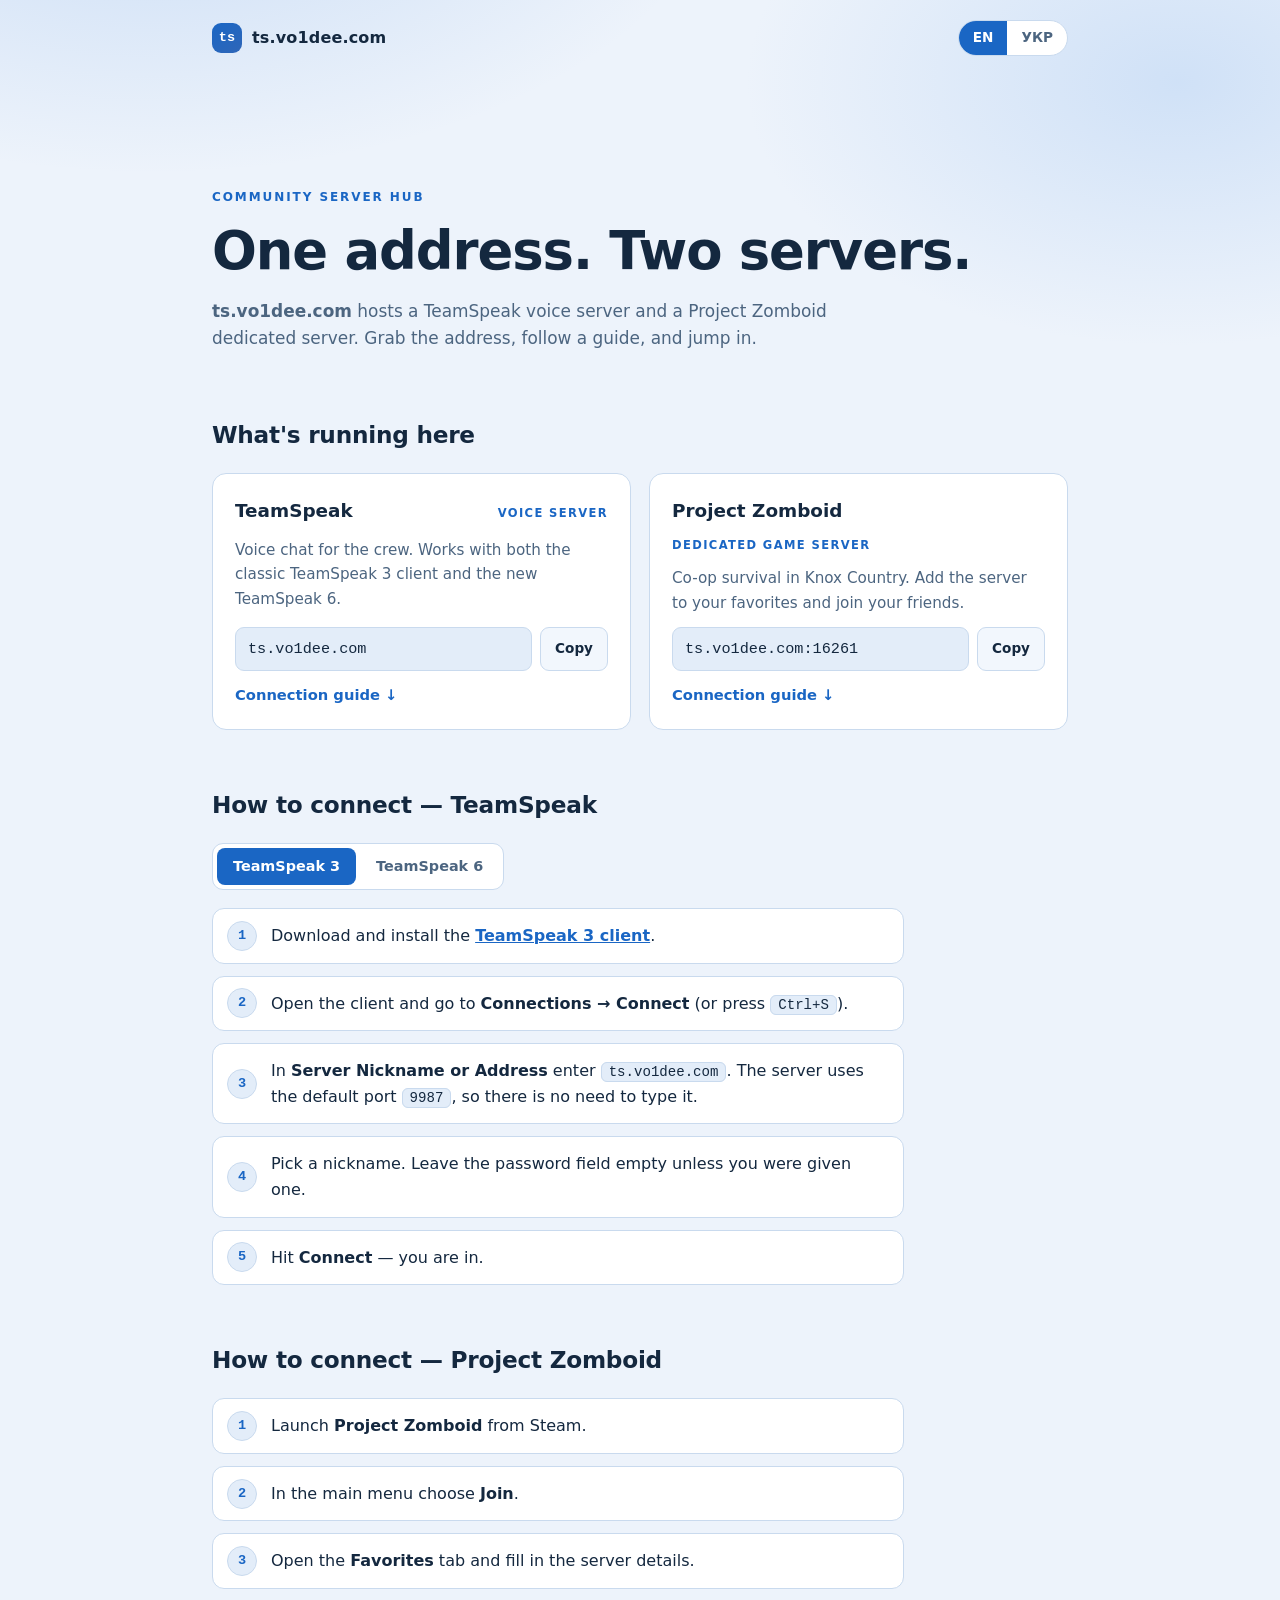
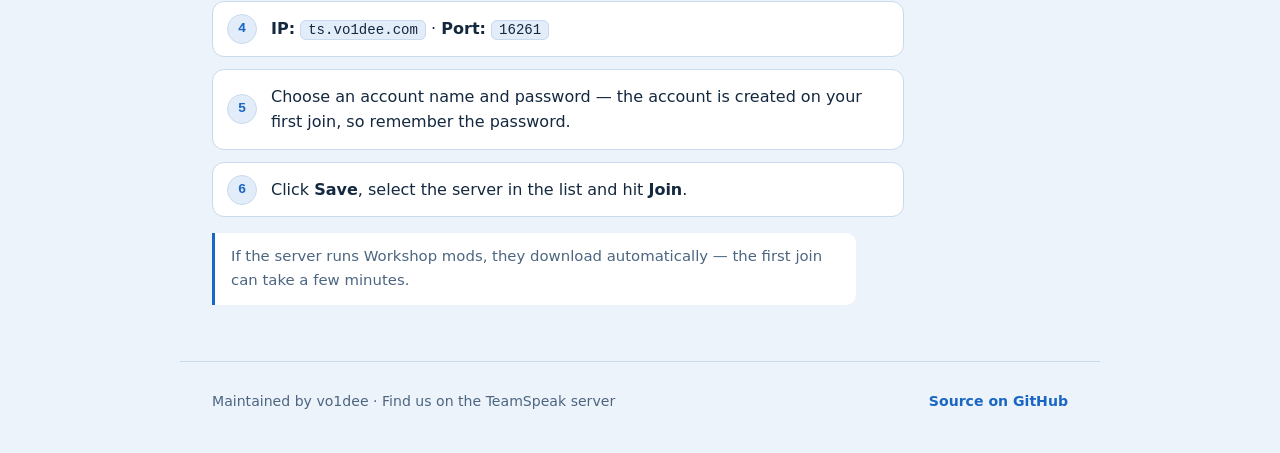
==== index.html @ c730b98e "Add ts.vo1dee.com portal: EN/UK guides for TeamSpeak and Project Zomboid Blue-themed static site (no" ====
<!doctype html>
<html lang="en">
<head>
  <meta charset="utf-8">
  <meta name="viewport" content="width=device-width, initial-scale=1">
  <title>ts.vo1dee.com — Server Hub</title>
  <meta name="description" content="TeamSpeak voice server and Project Zomboid dedicated server at ts.vo1dee.com — connection guides in English and Ukrainian.">
  <link rel="icon" href="data:image/svg+xml,%3Csvg xmlns='http://www.w3.org/2000/svg' viewBox='0 0 64 64'%3E%3Crect width='64' height='64' rx='14' fill='%232f6fd0'/%3E%3Ctext x='32' y='43' font-family='Arial,sans-serif' font-size='30' font-weight='700' fill='%23ffffff' text-anchor='middle'%3Ets%3C/text%3E%3C/svg%3E">
  <link rel="stylesheet" href="css/style.css">
</head>
<body>
  <header class="site-header">
    <a class="brand" href="/">
      <span class="brand-badge">ts</span>
      <span>ts.vo1dee.com</span>
    </a>
    <div class="lang-switch" role="group" aria-label="Language / Мова">
      <button type="button" data-lang="en" aria-pressed="true">EN</button>
      <button type="button" data-lang="uk" aria-pressed="false">УКР</button>
    </div>
  </header>

  <main>
    <section class="hero">
      <p class="eyebrow" data-i18n="hero.eyebrow">Community server hub</p>
      <h1 data-i18n="hero.title">One address. Two servers.</h1>
      <p class="hero-sub" data-i18n="hero.sub"></p>
    </section>

    <section class="services" aria-labelledby="services-title">
      <h2 id="services-title" data-i18n="services.title">What's running here</h2>
      <div class="card-grid">
        <article class="card">
          <div class="card-head">
            <h3>TeamSpeak</h3>
            <span class="kind" data-i18n="svc.ts.kind">Voice server</span>
          </div>
          <p data-i18n="svc.ts.desc"></p>
          <div class="address-row">
            <code>ts.vo1dee.com</code>
            <button class="copy-btn" type="button" data-copy="ts.vo1dee.com" data-i18n="copy">Copy</button>
          </div>
          <a class="jump" href="#guide-ts" data-i18n="svc.link">Connection guide ↓</a>
        </article>

        <article class="card">
          <div class="card-head">
            <h3>Project Zomboid</h3>
            <span class="kind" data-i18n="svc.pz.kind">Dedicated game server</span>
          </div>
          <p data-i18n="svc.pz.desc"></p>
          <div class="address-row">
            <code>ts.vo1dee.com:16261</code>
            <button class="copy-btn" type="button" data-copy="ts.vo1dee.com" data-i18n="copy">Copy</button>
          </div>
          <a class="jump" href="#guide-pz" data-i18n="svc.link">Connection guide ↓</a>
        </article>
      </div>
    </section>

    <section class="guide" id="guide-ts" aria-labelledby="guide-ts-title">
      <h2 id="guide-ts-title" data-i18n="guide.ts.title">How to connect — TeamSpeak</h2>
      <div class="tabs">
        <button type="button" data-panel="panel-ts3" aria-pressed="true">TeamSpeak 3</button>
        <button type="button" data-panel="panel-ts6" aria-pressed="false">TeamSpeak 6</button>
      </div>
      <div id="panel-ts3">
        <ol class="steps">
          <li data-i18n="ts3.s1"></li>
          <li data-i18n="ts3.s2"></li>
          <li data-i18n="ts3.s3"></li>
          <li data-i18n="ts3.s4"></li>
          <li data-i18n="ts3.s5"></li>
        </ol>
      </div>
      <div id="panel-ts6" hidden>
        <ol class="steps">
          <li data-i18n="ts6.s1"></li>
          <li data-i18n="ts6.s2"></li>
          <li data-i18n="ts6.s3"></li>
          <li data-i18n="ts6.s4"></li>
        </ol>
        <p class="note" data-i18n="ts6.note"></p>
      </div>
    </section>

    <section class="guide" id="guide-pz" aria-labelledby="guide-pz-title">
      <h2 id="guide-pz-title" data-i18n="guide.pz.title">How to connect — Project Zomboid</h2>
      <ol class="steps">
        <li data-i18n="pz.s1"></li>
        <li data-i18n="pz.s2"></li>
        <li data-i18n="pz.s3"></li>
        <li data-i18n="pz.s4"></li>
        <li data-i18n="pz.s5"></li>
        <li data-i18n="pz.s6"></li>
      </ol>
      <p class="note" data-i18n="pz.note"></p>
    </section>
  </main>

  <footer class="site-footer">
    <p data-i18n="footer.line">Maintained by vo1dee</p>
    <a href="https://github.com/vo1dee/ts-vo1dee-portal" target="_blank" rel="noopener" data-i18n="footer.src">Source on GitHub</a>
  </footer>

  <script src="js/main.js"></script>
</body>
</html>
---- css/style.css ----
/* ts.vo1dee.com portal — blue-toned theme, token-level light/dark */

:root {
  color-scheme: dark;
  --bg: #0a1424;
  --glow-1: rgba(38, 96, 182, 0.28);
  --glow-2: rgba(20, 52, 100, 0.38);
  --surface: #101f36;
  --surface-2: #152742;
  --border: #24395c;
  --text: #e6eefb;
  --muted: #9fb4d2;
  --accent: #5ea8ff;
  --accent-strong: #8ec6ff;
  --accent-ink: #06182e;
  --chip-bg: #0c1a2e;
  --mono: ui-monospace, "Cascadia Code", "JetBrains Mono", Consolas, monospace;
}

@media (prefers-color-scheme: light) {
  :root {
    color-scheme: light;
    --bg: #edf3fb;
    --glow-1: rgba(112, 164, 230, 0.30);
    --glow-2: rgba(160, 196, 240, 0.38);
    --surface: #ffffff;
    --surface-2: #f2f7fd;
    --border: #c9daee;
    --text: #14283f;
    --muted: #4c6580;
    --accent: #1a66c4;
    --accent-strong: #0e4e9e;
    --accent-ink: #ffffff;
    --chip-bg: #e3edf9;
  }
}

:root[data-theme="dark"] {
  color-scheme: dark;
  --bg: #0a1424;
  --glow-1: rgba(38, 96, 182, 0.28);
  --glow-2: rgba(20, 52, 100, 0.38);
  --surface: #101f36;
  --surface-2: #152742;
  --border: #24395c;
  --text: #e6eefb;
  --muted: #9fb4d2;
  --accent: #5ea8ff;
  --accent-strong: #8ec6ff;
  --accent-ink: #06182e;
  --chip-bg: #0c1a2e;
}

:root[data-theme="light"] {
  color-scheme: light;
  --bg: #edf3fb;
  --glow-1: rgba(112, 164, 230, 0.30);
  --glow-2: rgba(160, 196, 240, 0.38);
  --surface: #ffffff;
  --surface-2: #f2f7fd;
  --border: #c9daee;
  --text: #14283f;
  --muted: #4c6580;
  --accent: #1a66c4;
  --accent-strong: #0e4e9e;
  --accent-ink: #ffffff;
  --chip-bg: #e3edf9;
}

* { box-sizing: border-box; }

html { scroll-behavior: smooth; }

body {
  margin: 0;
  font-family: system-ui, -apple-system, "Segoe UI", Roboto, "Helvetica Neue", Arial, sans-serif;
  background:
    radial-gradient(900px 520px at 12% -8%, var(--glow-1), transparent 65%),
    radial-gradient(720px 440px at 92% 4%, var(--glow-2), transparent 60%),
    var(--bg);
  color: var(--text);
  line-height: 1.6;
  min-height: 100vh;
}

::selection { background: var(--accent); color: var(--accent-ink); }

:focus-visible { outline: 2px solid var(--accent-strong); outline-offset: 2px; }

.site-header,
main,
.site-footer {
  max-width: 920px;
  margin-inline: auto;
  padding-inline: clamp(16px, 4vw, 32px);
}

/* Header */

.site-header {
  display: flex;
  align-items: center;
  justify-content: space-between;
  gap: 16px;
  padding-block: 20px;
}

.brand {
  display: flex;
  align-items: center;
  gap: 10px;
  color: var(--text);
  text-decoration: none;
  font-weight: 700;
  letter-spacing: 0.01em;
}

.brand-badge {
  display: grid;
  place-items: center;
  width: 30px;
  height: 30px;
  border-radius: 9px;
  background: linear-gradient(145deg, var(--accent), #2f66b8);
  color: #ffffff;
  font-family: var(--mono);
  font-size: 0.85rem;
  font-weight: 700;
}

.lang-switch {
  display: flex;
  border: 1px solid var(--border);
  border-radius: 999px;
  overflow: hidden;
  background: var(--surface);
}

.lang-switch button {
  border: 0;
  background: transparent;
  color: var(--muted);
  padding: 6px 14px;
  cursor: pointer;
  font: inherit;
  font-size: 0.85rem;
  font-weight: 600;
}

.lang-switch button[aria-pressed="true"] {
  background: var(--accent);
  color: var(--accent-ink);
}

/* Hero */

.hero { padding-block: 56px 8px; }

.eyebrow {
  margin: 0 0 14px;
  text-transform: uppercase;
  letter-spacing: 0.16em;
  font-size: 0.75rem;
  font-weight: 700;
  color: var(--accent);
}

.hero h1 {
  margin: 0 0 18px;
  font-size: clamp(2.1rem, 5.5vw, 3.3rem);
  font-weight: 800;
  line-height: 1.12;
  letter-spacing: -0.02em;
  text-wrap: balance;
}

.hero-sub {
  margin: 0;
  max-width: 58ch;
  color: var(--muted);
  font-size: 1.06rem;
}

/* Sections */

main section { margin-block: 56px; }

main h2 {
  margin: 0 0 20px;
  font-size: 1.45rem;
  letter-spacing: -0.01em;
}

/* Service cards */

.card-grid {
  display: grid;
  gap: 18px;
  grid-template-columns: repeat(auto-fit, minmax(290px, 1fr));
}

.card {
  display: flex;
  flex-direction: column;
  gap: 12px;
  padding: 22px;
  background: var(--surface);
  border: 1px solid var(--border);
  border-radius: 14px;
  transition: border-color 0.2s ease, transform 0.2s ease;
}

.card:hover {
  border-color: var(--accent);
  transform: translateY(-2px);
}

.card-head {
  display: flex;
  align-items: baseline;
  justify-content: space-between;
  gap: 10px;
  flex-wrap: wrap;
}

.card h3 { margin: 0; font-size: 1.15rem; }

.kind {
  font-size: 0.72rem;
  text-transform: uppercase;
  letter-spacing: 0.12em;
  font-weight: 700;
  color: var(--accent);
  white-space: nowrap;
}

.card > p {
  margin: 0;
  flex-grow: 1;
  color: var(--muted);
  font-size: 0.95rem;
}

.address-row {
  display: flex;
  align-items: stretch;
  gap: 8px;
}

.address-row code {
  flex: 1;
  padding: 9px 12px;
  font-family: var(--mono);
  font-size: 0.95rem;
  background: var(--chip-bg);
  border: 1px solid var(--border);
  border-radius: 9px;
  overflow-x: auto;
  white-space: nowrap;
}

.copy-btn {
  padding: 0 14px;
  border: 1px solid var(--border);
  border-radius: 9px;
  background: var(--surface-2);
  color: var(--text);
  font: inherit;
  font-size: 0.85rem;
  font-weight: 600;
  cursor: pointer;
  transition: border-color 0.15s ease, background 0.15s ease;
}

.copy-btn:hover { border-color: var(--accent); }

.copy-btn.copied {
  background: var(--accent);
  border-color: var(--accent);
  color: var(--accent-ink);
}

.jump {
  color: var(--accent);
  text-decoration: none;
  font-weight: 600;
  font-size: 0.92rem;
}

.jump:hover {
  color: var(--accent-strong);
  text-decoration: underline;
}

/* Guides */

.tabs {
  display: inline-flex;
  gap: 4px;
  padding: 4px;
  margin-bottom: 18px;
  background: var(--surface);
  border: 1px solid var(--border);
  border-radius: 11px;
}

.tabs button {
  border: 0;
  padding: 7px 16px;
  border-radius: 8px;
  background: transparent;
  color: var(--muted);
  font: inherit;
  font-size: 0.9rem;
  font-weight: 600;
  cursor: pointer;
}

.tabs button[aria-pressed="true"] {
  background: var(--accent);
  color: var(--accent-ink);
}

.steps {
  list-style: none;
  counter-reset: step;
  margin: 0;
  padding: 0;
  display: flex;
  flex-direction: column;
  gap: 12px;
  max-width: 68ch;
}

.steps li {
  counter-increment: step;
  position: relative;
  padding: 14px 16px 14px 58px;
  background: var(--surface);
  border: 1px solid var(--border);
  border-radius: 12px;
}

.steps li::before {
  content: counter(step);
  position: absolute;
  left: 14px;
  top: 50%;
  transform: translateY(-50%);
  display: grid;
  place-items: center;
  width: 28px;
  height: 28px;
  border-radius: 50%;
  background: var(--chip-bg);
  border: 1px solid var(--border);
  color: var(--accent);
  font-family: var(--mono);
  font-size: 0.85rem;
  font-weight: 700;
}

.steps code,
.note code {
  padding: 1px 7px;
  font-family: var(--mono);
  font-size: 0.88em;
  background: var(--chip-bg);
  border: 1px solid var(--border);
  border-radius: 6px;
  white-space: nowrap;
}

.steps a,
.note a {
  color: var(--accent);
  font-weight: 600;
}

.steps a:hover,
.note a:hover { color: var(--accent-strong); }

.note {
  max-width: 68ch;
  margin: 16px 0 0;
  padding: 12px 16px;
  border-left: 3px solid var(--accent);
  border-radius: 0 10px 10px 0;
  background: var(--surface);
  color: var(--muted);
  font-size: 0.93rem;
}

/* Footer */

.site-footer {
  display: flex;
  justify-content: space-between;
  align-items: baseline;
  gap: 12px;
  flex-wrap: wrap;
  margin-top: 40px;
  padding-block: 28px 40px;
  border-top: 1px solid var(--border);
  color: var(--muted);
  font-size: 0.88rem;
}

.site-footer p { margin: 0; }

.site-footer a { color: var(--accent); text-decoration: none; font-weight: 600; }

.site-footer a:hover { color: var(--accent-strong); text-decoration: underline; }

@media (prefers-reduced-motion: reduce) {
  html { scroll-behavior: auto; }
  .card, .copy-btn { transition: none; }
  .card:hover { transform: none; }
}
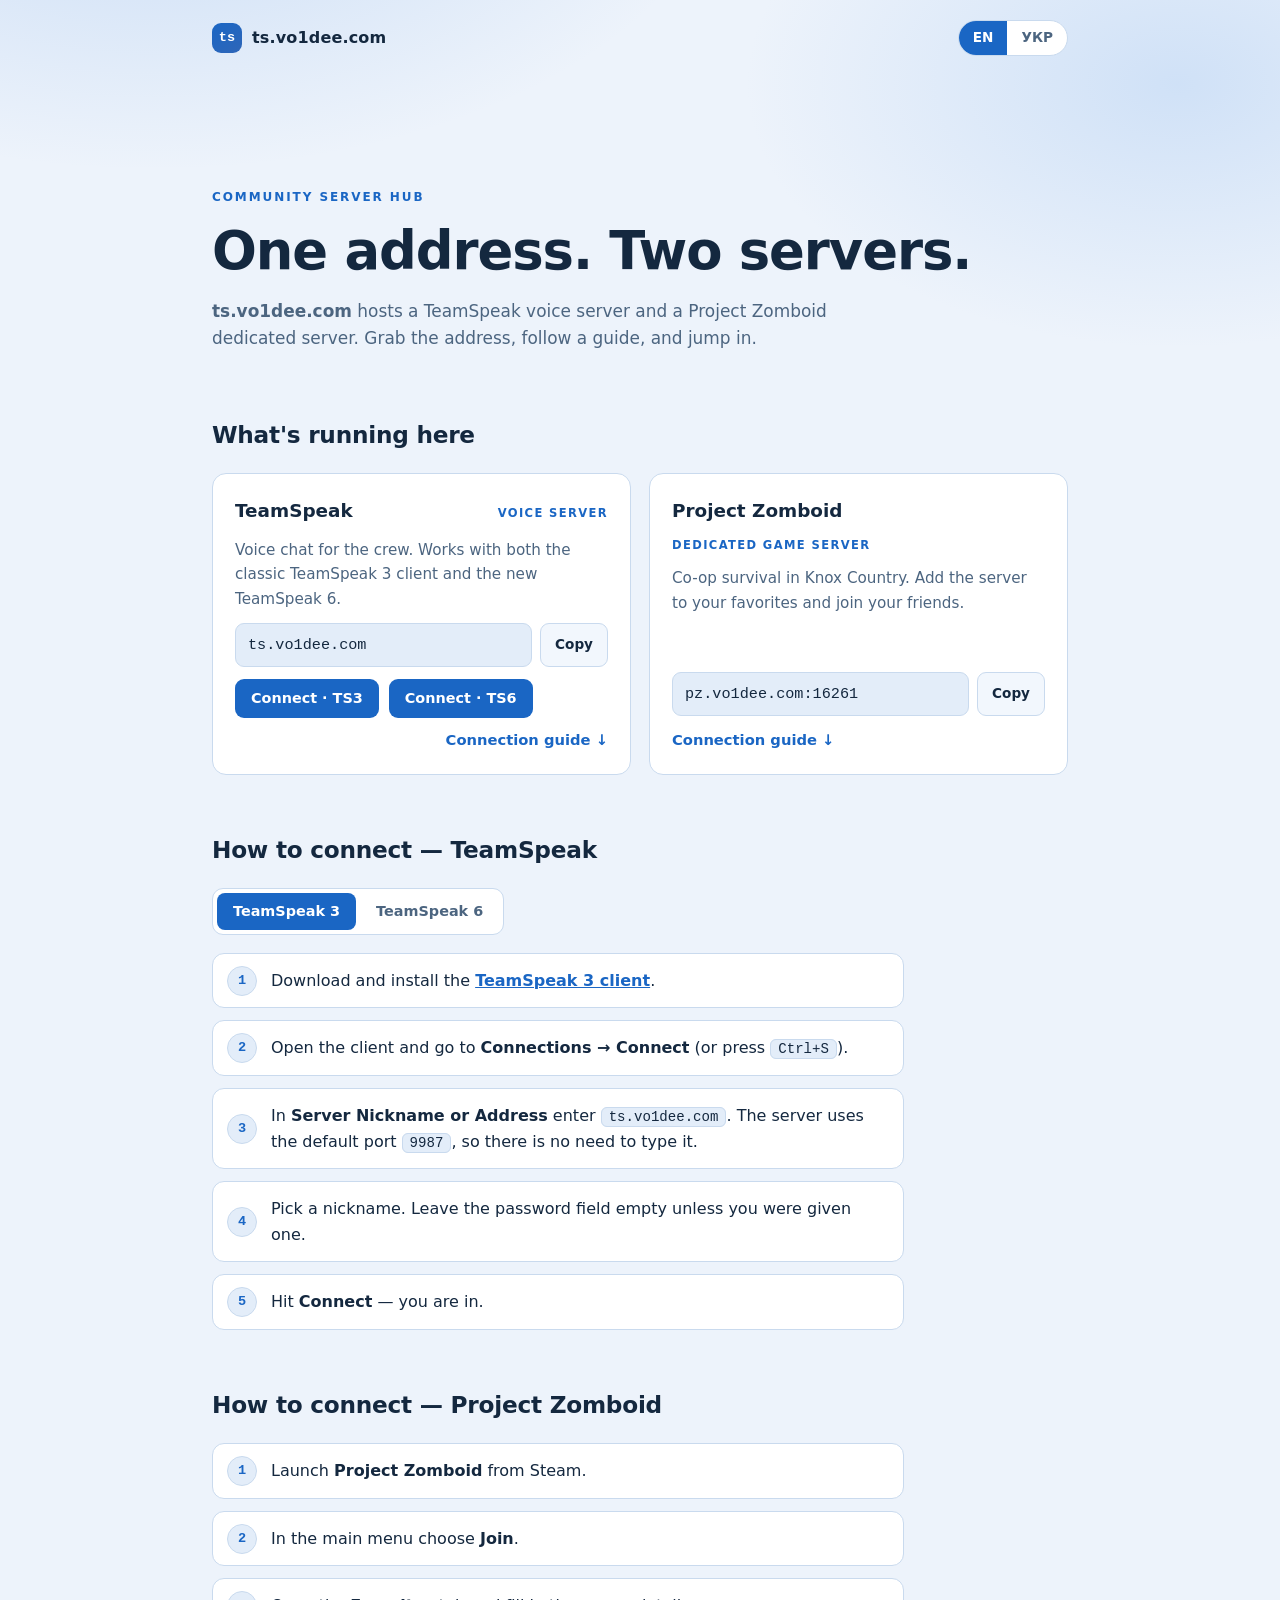
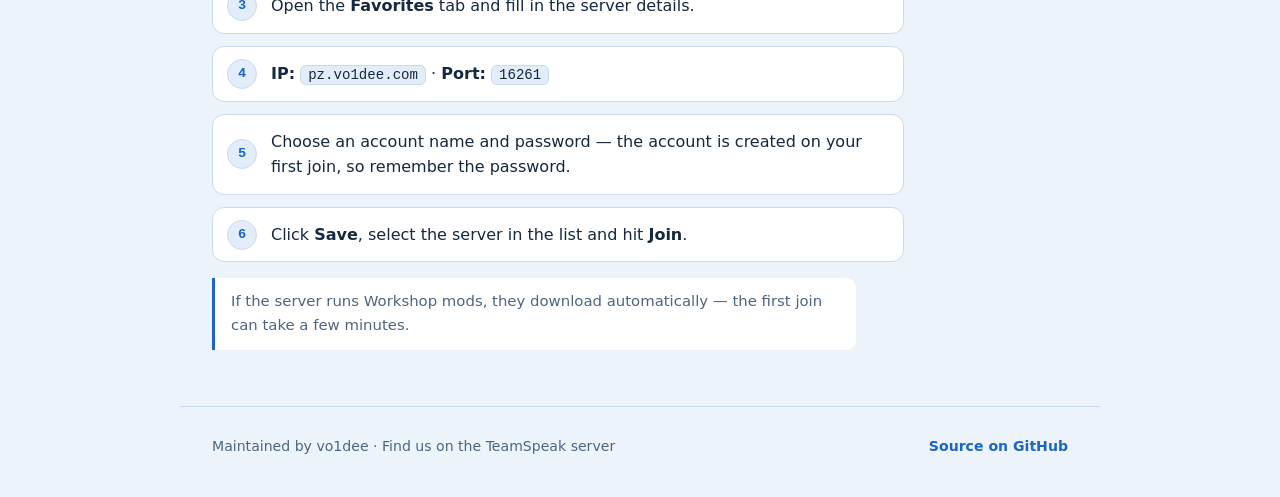
==== commit 186b0a61: "Add TeamSpeak connect buttons; point Zomboid guide at pz.vo1dee.com Two one-click connect buttons on" ====
--- a/index.html
+++ b/index.html
@@ -40,7 +40,11 @@
             <code>ts.vo1dee.com</code>
             <button class="copy-btn" type="button" data-copy="ts.vo1dee.com" data-i18n="copy">Copy</button>
           </div>
-          <a class="jump" href="#guide-ts" data-i18n="svc.link">Connection guide ↓</a>
+          <div class="card-actions">
+            <a class="connect-btn" href="ts3server://ts.vo1dee.com?port=9987" data-i18n="connect.ts3">Connect · TS3</a>
+            <a class="connect-btn" href="teamspeak://ts.vo1dee.com?port=9987" data-i18n="connect.ts6">Connect · TS6</a>
+            <a class="jump" href="#guide-ts" data-i18n="svc.link">Connection guide ↓</a>
+          </div>
         </article>
 
         <article class="card">
@@ -50,8 +54,8 @@
           </div>
           <p data-i18n="svc.pz.desc"></p>
           <div class="address-row">
-            <code>ts.vo1dee.com:16261</code>
-            <button class="copy-btn" type="button" data-copy="ts.vo1dee.com" data-i18n="copy">Copy</button>
+            <code>pz.vo1dee.com:16261</code>
+            <button class="copy-btn" type="button" data-copy="pz.vo1dee.com" data-i18n="copy">Copy</button>
           </div>
           <a class="jump" href="#guide-pz" data-i18n="svc.link">Connection guide ↓</a>
         </article>
--- a/css/style.css
+++ b/css/style.css
@@ -280,6 +280,29 @@
   color: var(--accent-ink);
 }
 
+.card-actions {
+  display: flex;
+  align-items: center;
+  gap: 10px;
+  flex-wrap: wrap;
+}
+
+.card-actions .jump { margin-left: auto; }
+
+.connect-btn {
+  display: inline-block;
+  padding: 8px 16px;
+  border-radius: 9px;
+  background: var(--accent);
+  color: var(--accent-ink);
+  font-weight: 700;
+  font-size: 0.9rem;
+  text-decoration: none;
+  transition: background 0.15s ease;
+}
+
+.connect-btn:hover { background: var(--accent-strong); }
+
 .jump {
   color: var(--accent);
   text-decoration: none;
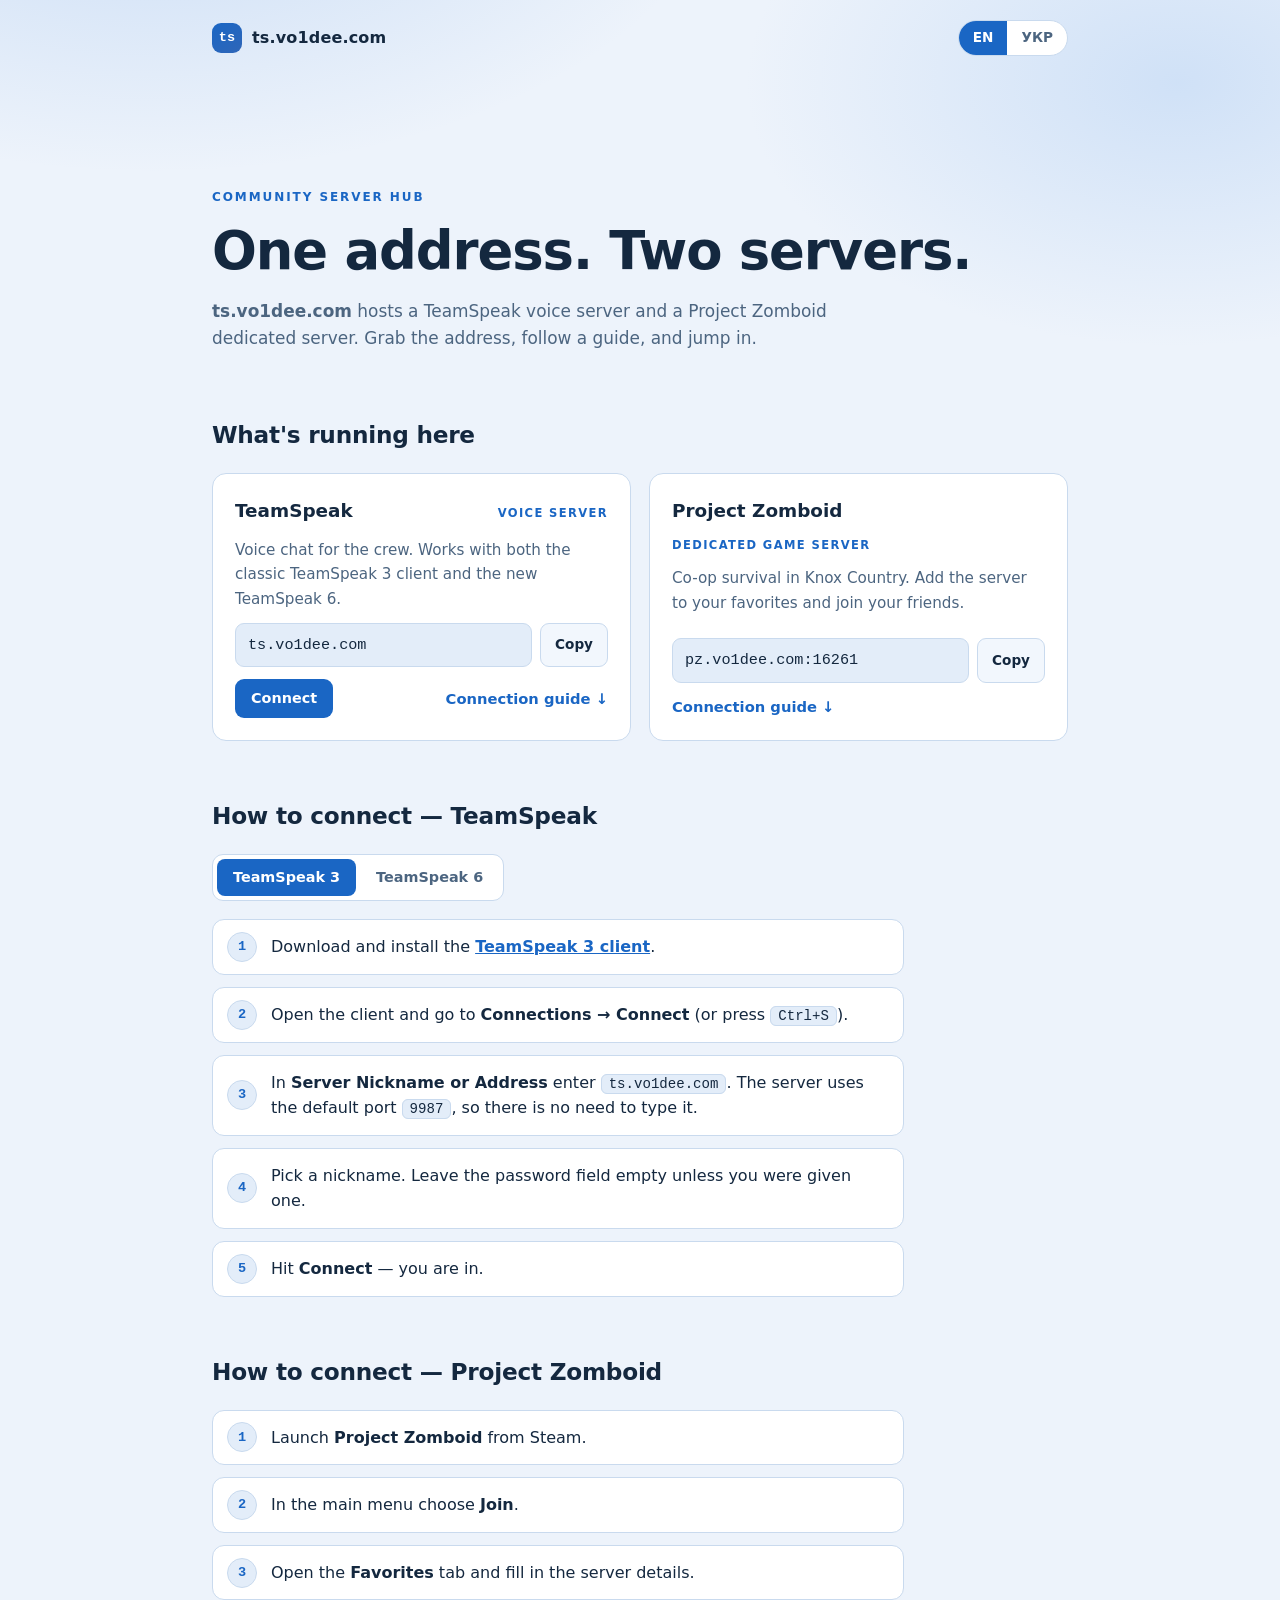
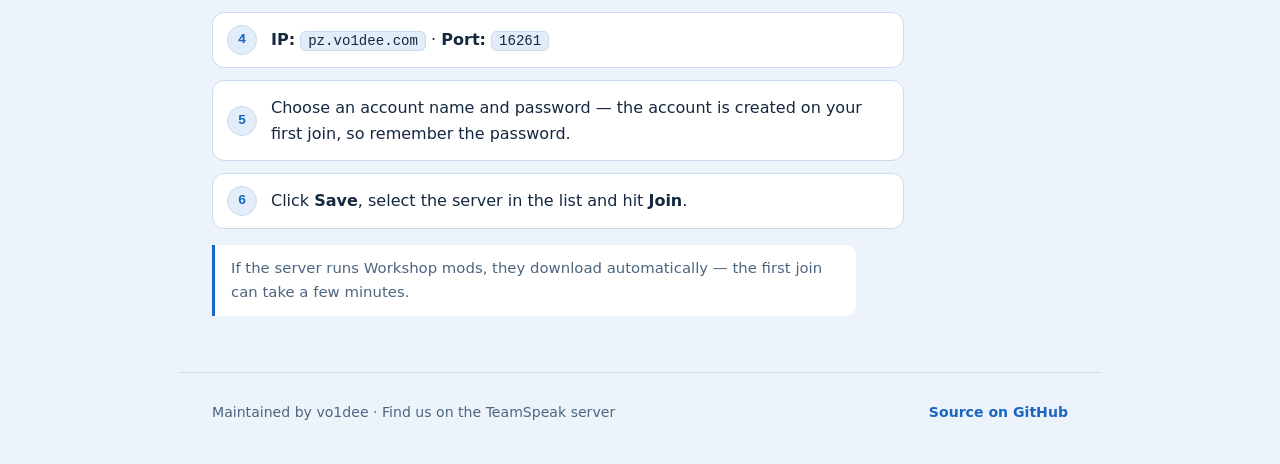
==== commit a7340339: "Collapse TeamSpeak card to a single Connect button ts3server:// is handled by both the TS3 and TS6 c" ====
--- a/index.html
+++ b/index.html
@@ -41,8 +41,7 @@
             <button class="copy-btn" type="button" data-copy="ts.vo1dee.com" data-i18n="copy">Copy</button>
           </div>
           <div class="card-actions">
-            <a class="connect-btn" href="ts3server://ts.vo1dee.com?port=9987" data-i18n="connect.ts3">Connect · TS3</a>
-            <a class="connect-btn" href="teamspeak://ts.vo1dee.com?port=9987" data-i18n="connect.ts6">Connect · TS6</a>
+            <a class="connect-btn" href="ts3server://ts.vo1dee.com?port=9987" data-i18n="connect">Connect</a>
             <a class="jump" href="#guide-ts" data-i18n="svc.link">Connection guide ↓</a>
           </div>
         </article>
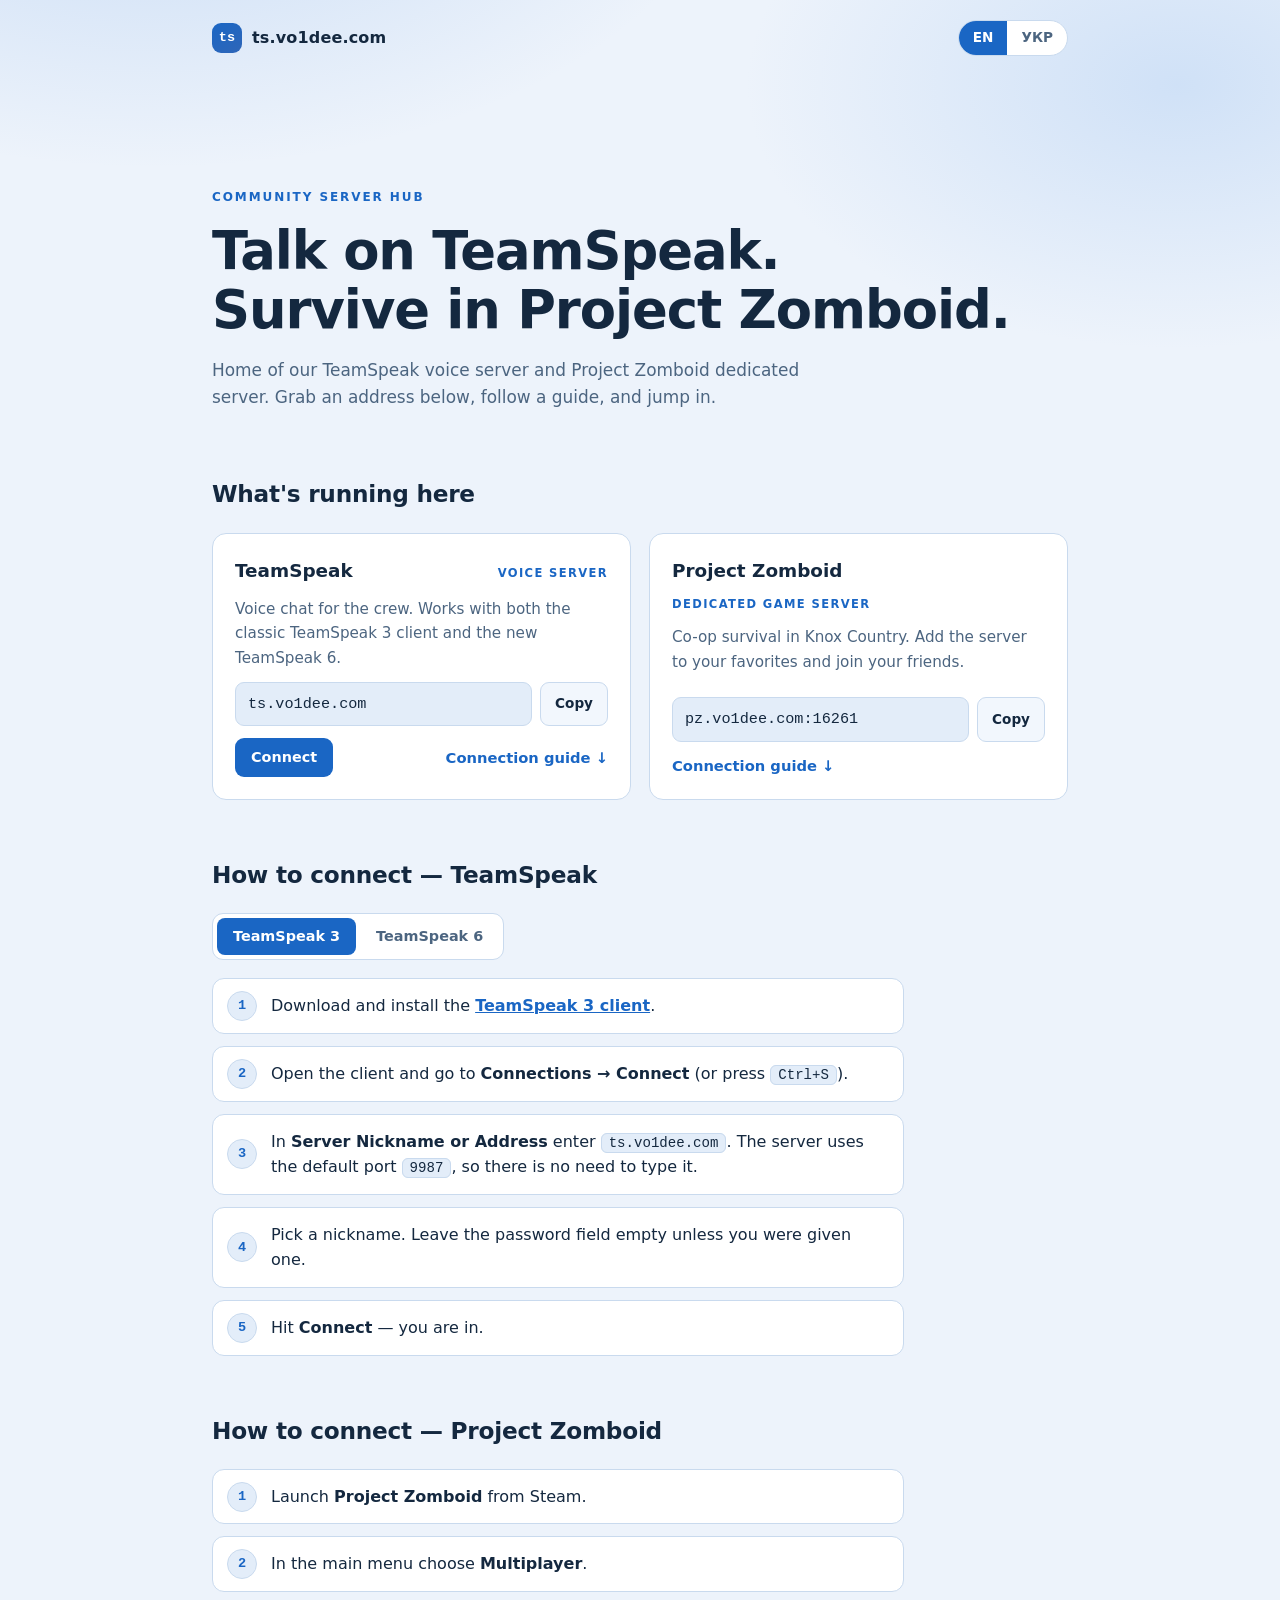
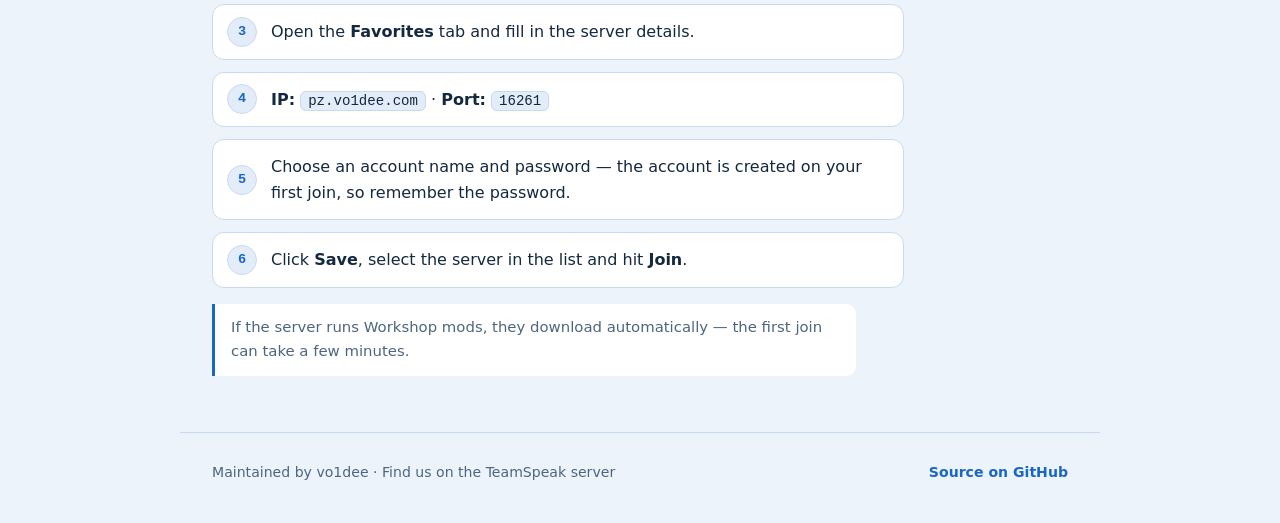
==== commit 643c6199: "Rewrite hero copy; fix Zomboid menu label The hero no longer claims one shared address now that Zomb" ====
--- a/index.html
+++ b/index.html
@@ -23,7 +23,7 @@
   <main>
     <section class="hero">
       <p class="eyebrow" data-i18n="hero.eyebrow">Community server hub</p>
-      <h1 data-i18n="hero.title">One address. Two servers.</h1>
+      <h1 data-i18n="hero.title">Talk on TeamSpeak. Survive in Project Zomboid.</h1>
       <p class="hero-sub" data-i18n="hero.sub"></p>
     </section>
 
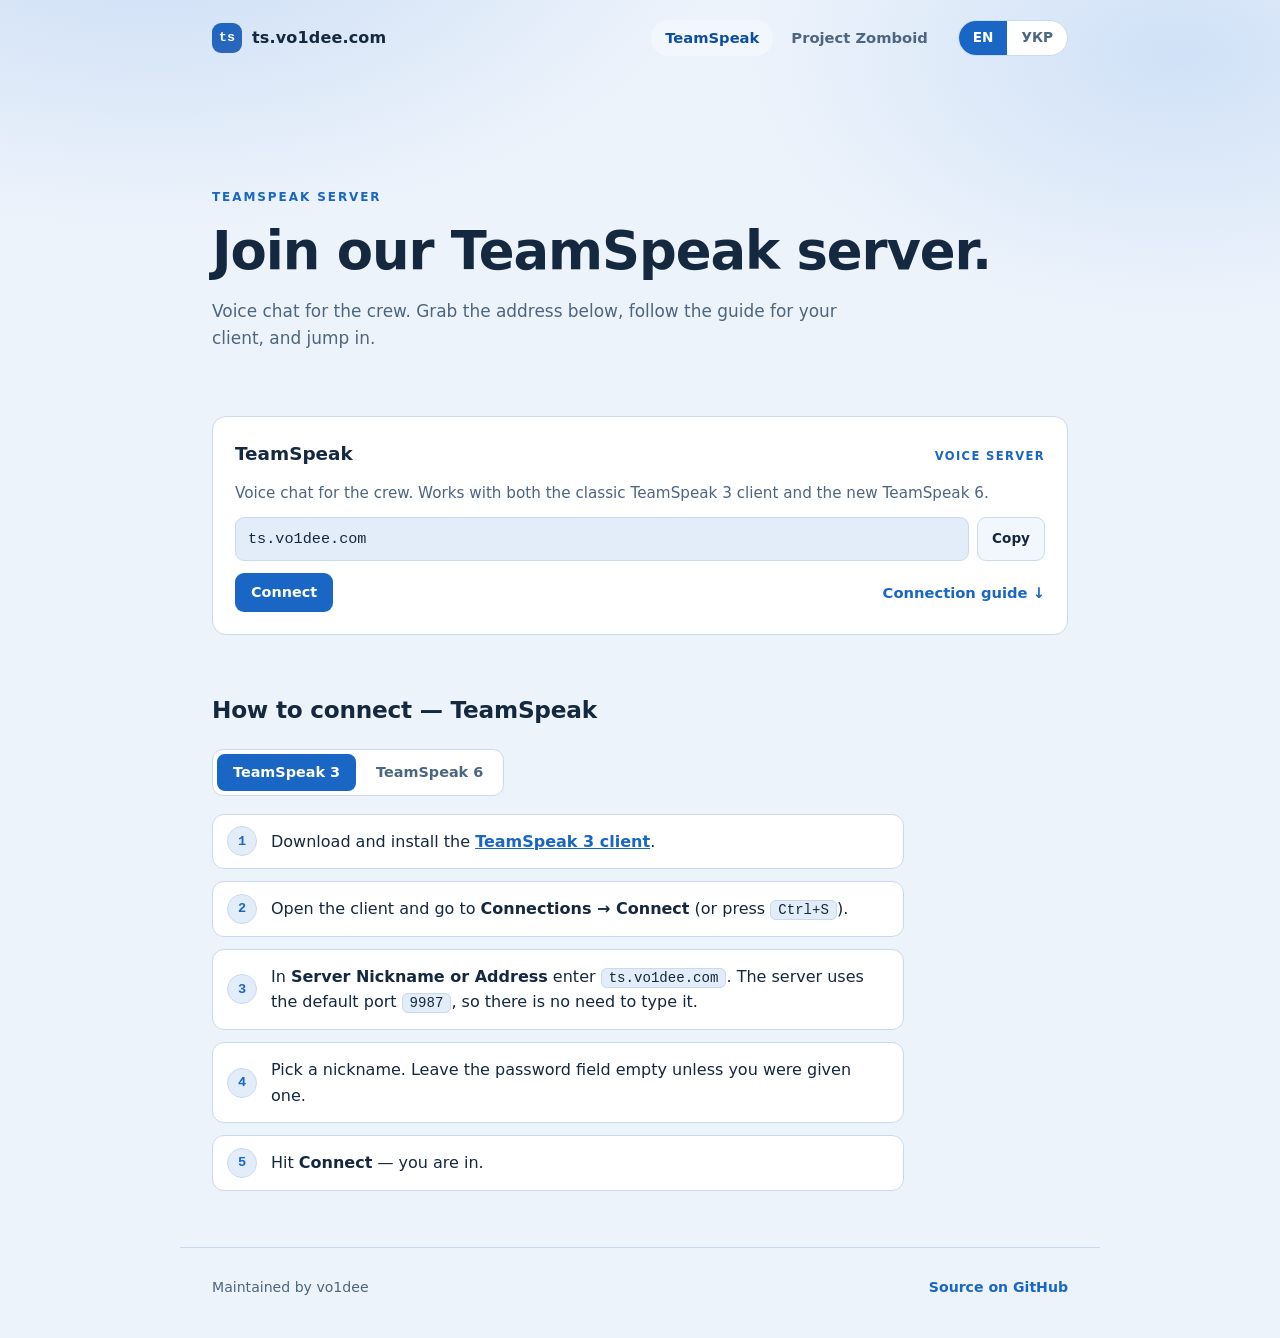
==== commit 9f62c1d4: "Make portal TeamSpeak-focused; move Project Zomboid to its own menu page" ====
--- a/index.html
+++ b/index.html
@@ -4,16 +4,20 @@
   <meta charset="utf-8">
   <meta name="viewport" content="width=device-width, initial-scale=1">
   <title>ts.vo1dee.com — Server Hub</title>
-  <meta name="description" content="TeamSpeak voice server and Project Zomboid dedicated server at ts.vo1dee.com — connection guides in English and Ukrainian.">
+  <meta name="description" content="Connect to the ts.vo1dee.com TeamSpeak server — guides for TeamSpeak 3 and 6 in English and Ukrainian.">
   <link rel="icon" href="data:image/svg+xml,%3Csvg xmlns='http://www.w3.org/2000/svg' viewBox='0 0 64 64'%3E%3Crect width='64' height='64' rx='14' fill='%232f6fd0'/%3E%3Ctext x='32' y='43' font-family='Arial,sans-serif' font-size='30' font-weight='700' fill='%23ffffff' text-anchor='middle'%3Ets%3C/text%3E%3C/svg%3E">
   <link rel="stylesheet" href="css/style.css">
 </head>
-<body>
+<body data-title="doc.title">
   <header class="site-header">
     <a class="brand" href="/">
       <span class="brand-badge">ts</span>
       <span>ts.vo1dee.com</span>
     </a>
+    <nav class="site-nav" aria-label="Main">
+      <a href="/" data-i18n="nav.ts" aria-current="page">TeamSpeak</a>
+      <a href="pz.html" data-i18n="nav.pz">Project Zomboid</a>
+    </nav>
     <div class="lang-switch" role="group" aria-label="Language / Мова">
       <button type="button" data-lang="en" aria-pressed="true">EN</button>
       <button type="button" data-lang="uk" aria-pressed="false">УКР</button>
@@ -22,43 +26,28 @@
 
   <main>
     <section class="hero">
-      <p class="eyebrow" data-i18n="hero.eyebrow">Community server hub</p>
-      <h1 data-i18n="hero.title">Talk on TeamSpeak. Survive in Project Zomboid.</h1>
+      <p class="eyebrow" data-i18n="hero.eyebrow">TeamSpeak server</p>
+      <h1 data-i18n="hero.title">Join our TeamSpeak server.</h1>
       <p class="hero-sub" data-i18n="hero.sub"></p>
     </section>
 
     <section class="services" aria-labelledby="services-title">
-      <h2 id="services-title" data-i18n="services.title">What's running here</h2>
-      <div class="card-grid">
-        <article class="card">
-          <div class="card-head">
-            <h3>TeamSpeak</h3>
-            <span class="kind" data-i18n="svc.ts.kind">Voice server</span>
-          </div>
-          <p data-i18n="svc.ts.desc"></p>
-          <div class="address-row">
-            <code>ts.vo1dee.com</code>
-            <button class="copy-btn" type="button" data-copy="ts.vo1dee.com" data-i18n="copy">Copy</button>
-          </div>
-          <div class="card-actions">
-            <a class="connect-btn" href="ts3server://ts.vo1dee.com?port=9987" data-i18n="connect">Connect</a>
-            <a class="jump" href="#guide-ts" data-i18n="svc.link">Connection guide ↓</a>
-          </div>
-        </article>
-
-        <article class="card">
-          <div class="card-head">
-            <h3>Project Zomboid</h3>
-            <span class="kind" data-i18n="svc.pz.kind">Dedicated game server</span>
-          </div>
-          <p data-i18n="svc.pz.desc"></p>
-          <div class="address-row">
-            <code>pz.vo1dee.com:16261</code>
-            <button class="copy-btn" type="button" data-copy="pz.vo1dee.com" data-i18n="copy">Copy</button>
-          </div>
-          <a class="jump" href="#guide-pz" data-i18n="svc.link">Connection guide ↓</a>
-        </article>
-      </div>
+      <h2 id="services-title" class="sr-only" data-i18n="services.title">Server address</h2>
+      <article class="card">
+        <div class="card-head">
+          <h3>TeamSpeak</h3>
+          <span class="kind" data-i18n="svc.ts.kind">Voice server</span>
+        </div>
+        <p data-i18n="svc.ts.desc"></p>
+        <div class="address-row">
+          <code>ts.vo1dee.com</code>
+          <button class="copy-btn" type="button" data-copy="ts.vo1dee.com" data-i18n="copy">Copy</button>
+        </div>
+        <div class="card-actions">
+          <a class="connect-btn" href="ts3server://ts.vo1dee.com?port=9987" data-i18n="connect">Connect</a>
+          <a class="jump" href="#guide-ts" data-i18n="svc.link">Connection guide ↓</a>
+        </div>
+      </article>
     </section>
 
     <section class="guide" id="guide-ts" aria-labelledby="guide-ts-title">
@@ -87,18 +76,6 @@
       </div>
     </section>
 
-    <section class="guide" id="guide-pz" aria-labelledby="guide-pz-title">
-      <h2 id="guide-pz-title" data-i18n="guide.pz.title">How to connect — Project Zomboid</h2>
-      <ol class="steps">
-        <li data-i18n="pz.s1"></li>
-        <li data-i18n="pz.s2"></li>
-        <li data-i18n="pz.s3"></li>
-        <li data-i18n="pz.s4"></li>
-        <li data-i18n="pz.s5"></li>
-        <li data-i18n="pz.s6"></li>
-      </ol>
-      <p class="note" data-i18n="pz.note"></p>
-    </section>
   </main>
 
   <footer class="site-footer">
--- a/css/style.css
+++ b/css/style.css
@@ -440,3 +440,41 @@
   .card, .copy-btn { transition: none; }
   .card:hover { transform: none; }
 }
+
+/* Main nav */
+
+.site-nav {
+  display: flex;
+  gap: 4px;
+  margin-inline: auto 0;
+}
+
+.site-nav a {
+  padding: 6px 14px;
+  border-radius: 999px;
+  color: var(--muted);
+  text-decoration: none;
+  font-size: 0.92rem;
+  font-weight: 600;
+}
+
+.site-nav a:hover { color: var(--text); }
+
+.site-nav a[aria-current="page"] {
+  background: var(--surface-2);
+  color: var(--accent-strong);
+}
+
+.sr-only {
+  position: absolute;
+  width: 1px;
+  height: 1px;
+  overflow: hidden;
+  clip: rect(0 0 0 0);
+  white-space: nowrap;
+}
+
+@media (max-width: 560px) {
+  .site-header { flex-wrap: wrap; }
+  .site-nav { order: 3; width: 100%; margin: 0; }
+}
